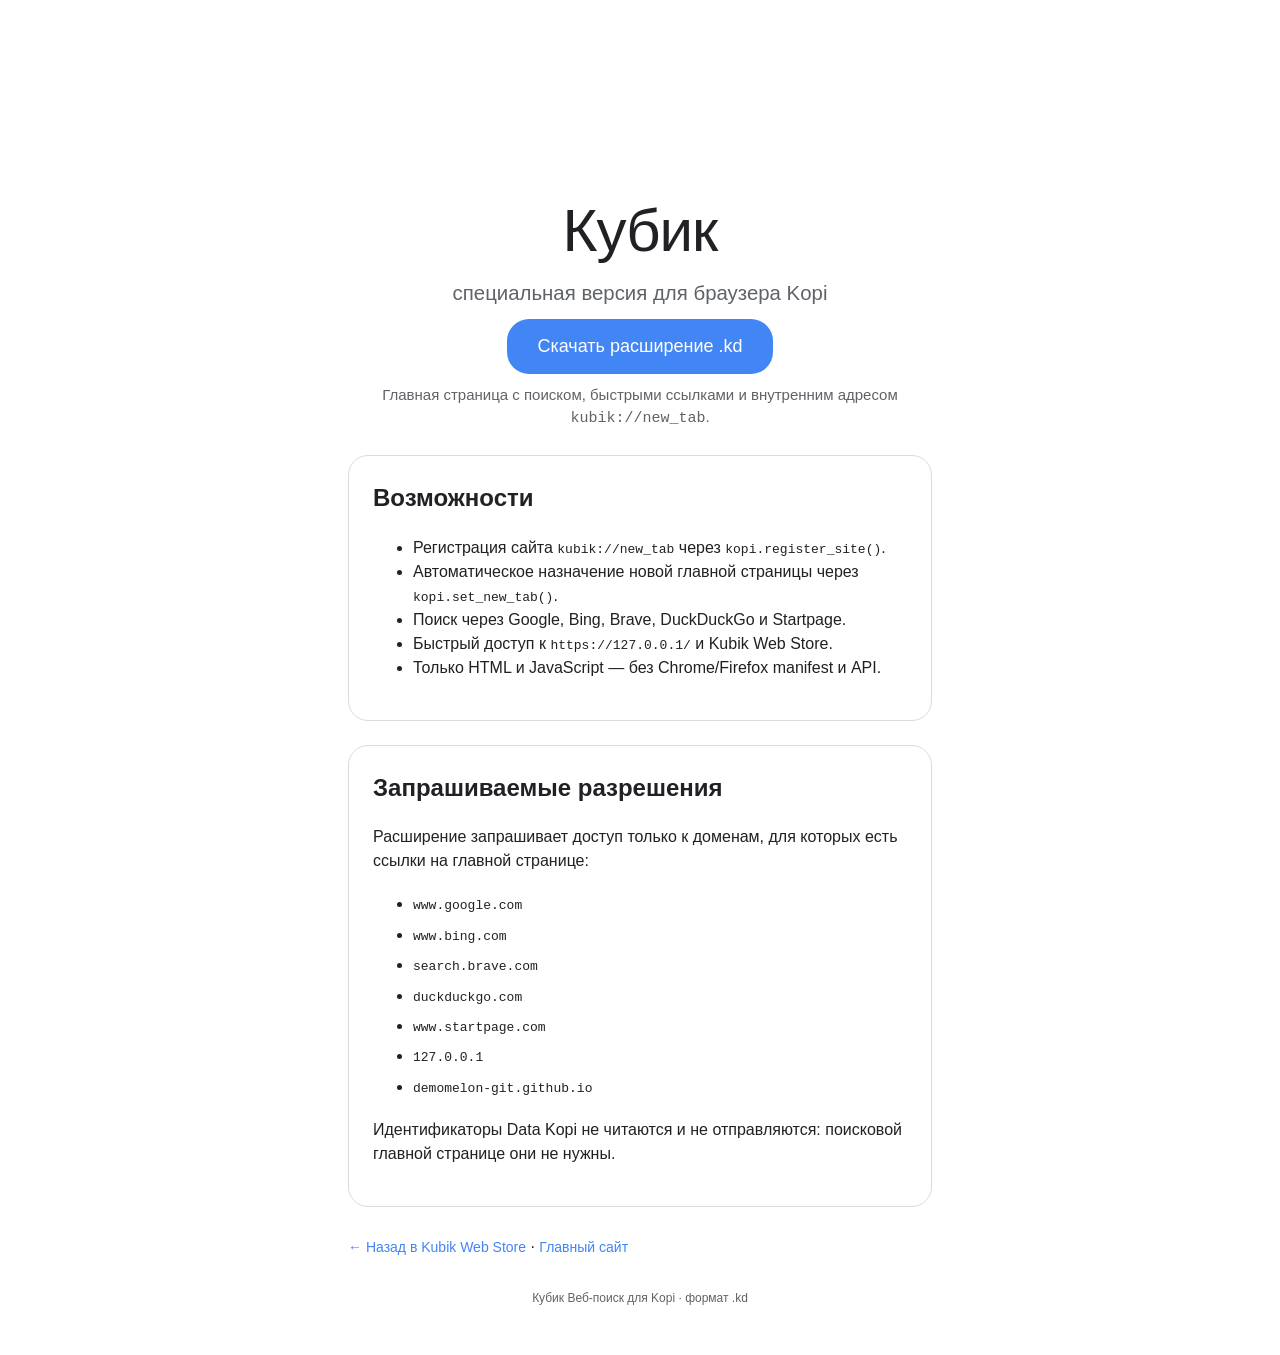
==== kopi/index.html @ 2005fba2 "Add Kopi KD extension and store page" ====
<!doctype html>
<html lang="ru">
<head>
<meta charset="utf-8">
<meta name="viewport" content="width=device-width,initial-scale=1">
<title>Кубик Веб-поиск для Kopi</title>
<link rel="icon" href="../icon.svg">
<link rel="stylesheet" href="../store.css">
<style>
.kopi-card{max-width:760px;margin:24px auto;padding:24px;border:1px solid var(--line,#ddd);border-radius:20px;background:var(--card,#fff)}
.kopi-card h2{margin-top:0}.kopi-card code{overflow-wrap:anywhere}.perm{line-height:1.9}
</style>
</head>
<body>
<main class="wrap">
<div class="hero">
<div class="mascot" id="m"></div>
<h1 class="logo">Кубик<small>специальная версия для браузера Kopi</small></h1>
<a class="btn big" href="../addons/kopi/kubikweb-1.0.0.kd" download>Скачать расширение .kd</a>
<p class="short">Главная страница с поиском, быстрыми ссылками и внутренним адресом <code>kubik://new_tab</code>.</p>
</div>
<section class="kopi-card">
<h2>Возможности</h2>
<ul>
<li>Регистрация сайта <code>kubik://new_tab</code> через <code>kopi.register_site()</code>.</li>
<li>Автоматическое назначение новой главной страницы через <code>kopi.set_new_tab()</code>.</li>
<li>Поиск через Google, Bing, Brave, DuckDuckGo и Startpage.</li>
<li>Быстрый доступ к <code>https://127.0.0.1/</code> и Kubik Web Store.</li>
<li>Только HTML и JavaScript — без Chrome/Firefox manifest и API.</li>
</ul>
</section>
<section class="kopi-card">
<h2>Запрашиваемые разрешения</h2>
<p>Расширение запрашивает доступ только к доменам, для которых есть ссылки на главной странице:</p>
<ul class="perm">
<li><code>www.google.com</code></li><li><code>www.bing.com</code></li>
<li><code>search.brave.com</code></li><li><code>duckduckgo.com</code></li>
<li><code>www.startpage.com</code></li><li><code>127.0.0.1</code></li>
<li><code>demomelon-git.github.io</code></li>
</ul>
<p>Идентификаторы Data Kopi не читаются и не отправляются: поисковой главной странице они не нужны.</p>
</section>
<p><a class="back" href="../store/">← Назад в Kubik Web Store</a> · <a class="back" href="../">Главный сайт</a></p>
<footer>Кубик Веб-поиск для Kopi · формат .kd</footer>
</main>
<script src="../mascot.js"></script>
</body></html>
---- store.css ----
:root{--bg:#fff;--fg:#202124;--mut:#5f6368;--card:#fff;--line:#dadce0;--blue:#4285f4;--soft:#f1f3f4;color-scheme:light;box-sizing:border-box;padding-top:env(safe-area-inset-top,0)}
@media(prefers-color-scheme:dark){:root{--bg:#202124;--fg:#e8eaed;--mut:#9aa0a6;--card:#2d2e31;--line:#5f6368;--soft:#3c4043;color-scheme:dark}}
*{box-sizing:border-box}html,body{margin:0}
body{background:var(--bg);color:var(--fg);font-family:"Google Sans",Roboto,Arial,sans-serif;line-height:1.5}
.mascot{width:150px;height:150px;cursor:pointer;filter:drop-shadow(0 8px 10px rgba(0,0,0,.18));animation:float 3.2s ease-in-out infinite;margin:0 auto}
@keyframes float{50%{transform:translateY(-10px)}}.mascot.jump{animation:jump .6s}
@keyframes jump{30%{transform:translateY(-40px) scale(1.05)}60%{transform:translateY(0) scale(1.1,.9)}}
.wrap{max-width:620px;margin:0 auto;padding:28px 18px calc(50px + env(safe-area-inset-bottom,0))}
.hero{text-align:center}.logo{font-size:clamp(40px,11vw,60px);font-weight:500;letter-spacing:-1px;margin:8px 0 0}
.logo small{display:block;font-size:.34em;letter-spacing:0;color:var(--mut);font-weight:400;margin-top:2px}
.det{display:inline-block;margin:14px 0 4px;background:var(--soft);border-radius:16px;padding:6px 14px;font-size:14px;color:var(--mut)}
.card{background:var(--card);border:1px solid var(--line);border-radius:22px;padding:20px;margin:16px 0}
.card.main{border-color:var(--blue);box-shadow:0 2px 14px rgba(66,133,244,.25)}
.row{display:flex;gap:14px;align-items:center}.ico{width:56px;height:56px;border-radius:14px;flex:none}
.card h2{margin:0;font-size:20px;font-weight:500}.meta{color:var(--mut);font-size:13px}
.btn{display:inline-block;margin-top:14px;background:var(--blue);color:#fff;border-radius:22px;padding:11px 26px;text-decoration:none;font-weight:500}
.btn.off{background:var(--soft);color:var(--mut);pointer-events:none}
.note{font-size:13px;color:var(--mut);margin:12px 0 0}details{margin-top:12px;font-size:14px}summary{cursor:pointer;color:var(--mut)}
details a{color:var(--blue);text-decoration:none}.hash{font:11px/1.4 monospace;color:var(--mut);word-break:break-all;margin-top:8px}
h3{font-weight:500;margin:26px 0 0;color:var(--mut);font-size:14px;text-transform:uppercase;letter-spacing:.6px}
footer{text-align:center;color:var(--mut);font-size:12px;margin-top:30px}
.tabs{display:flex;gap:8px;justify-content:center;margin:10px 0 2px}.tab{border:1px solid var(--line);background:none;color:var(--fg);border-radius:18px;padding:7px 16px;font:inherit;font-size:14px;cursor:pointer}.tab.on{background:var(--blue);border-color:var(--blue);color:#fff}
.short{color:var(--mut);margin:10px 0 0;font-size:15px}.engines{display:flex;gap:8px;flex-wrap:wrap;margin:12px 0;padding:0;list-style:none}.engines li{background:var(--soft);border-radius:14px;padding:4px 12px;font-size:13px}
.back{display:inline-block;margin-top:6px;color:var(--blue);text-decoration:none;font-size:14px}
.new{background:#34a853;color:#fff;border-radius:8px;padding:1px 8px;font-size:11px;vertical-align:middle}
.upd{background:var(--blue);color:#fff;border-radius:16px;padding:10px 16px;margin:14px 0;font-size:14px}
.stat{text-align:center;color:var(--mut);font-size:12px;margin-top:16px}.stat a{color:var(--blue)}
.btn.big{font-size:18px;padding:14px 30px;margin-top:10px}
.card.hl{outline:3px solid var(--blue)}
.about{margin:10px 0;line-height:1.6;font-size:15px}.feat{margin:8px 0 12px;padding-left:20px;line-height:1.6;font-size:14px}.card .more-l{display:inline-block;margin-top:8px}
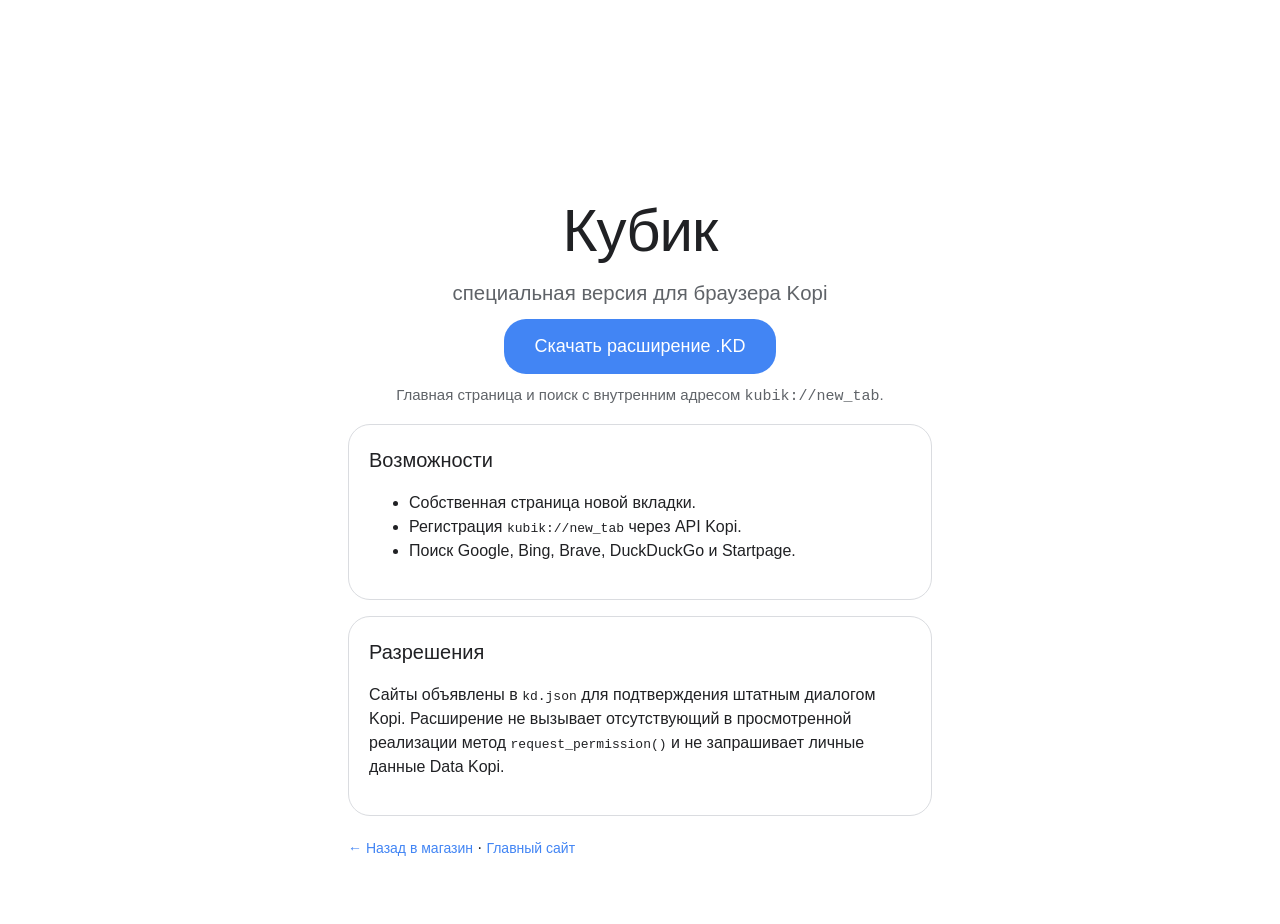
==== commit 1cc6739c: "Update Kopi product page and .KD link" ====
--- a/kopi/index.html
+++ b/kopi/index.html
@@ -1,47 +1 @@
-<!doctype html>
-<html lang="ru">
-<head>
-<meta charset="utf-8">
-<meta name="viewport" content="width=device-width,initial-scale=1">
-<title>Кубик Веб-поиск для Kopi</title>
-<link rel="icon" href="../icon.svg">
-<link rel="stylesheet" href="../store.css">
-<style>
-.kopi-card{max-width:760px;margin:24px auto;padding:24px;border:1px solid var(--line,#ddd);border-radius:20px;background:var(--card,#fff)}
-.kopi-card h2{margin-top:0}.kopi-card code{overflow-wrap:anywhere}.perm{line-height:1.9}
-</style>
-</head>
-<body>
-<main class="wrap">
-<div class="hero">
-<div class="mascot" id="m"></div>
-<h1 class="logo">Кубик<small>специальная версия для браузера Kopi</small></h1>
-<a class="btn big" href="../addons/kopi/kubikweb-1.0.0.kd" download>Скачать расширение .kd</a>
-<p class="short">Главная страница с поиском, быстрыми ссылками и внутренним адресом <code>kubik://new_tab</code>.</p>
-</div>
-<section class="kopi-card">
-<h2>Возможности</h2>
-<ul>
-<li>Регистрация сайта <code>kubik://new_tab</code> через <code>kopi.register_site()</code>.</li>
-<li>Автоматическое назначение новой главной страницы через <code>kopi.set_new_tab()</code>.</li>
-<li>Поиск через Google, Bing, Brave, DuckDuckGo и Startpage.</li>
-<li>Быстрый доступ к <code>https://127.0.0.1/</code> и Kubik Web Store.</li>
-<li>Только HTML и JavaScript — без Chrome/Firefox manifest и API.</li>
-</ul>
-</section>
-<section class="kopi-card">
-<h2>Запрашиваемые разрешения</h2>
-<p>Расширение запрашивает доступ только к доменам, для которых есть ссылки на главной странице:</p>
-<ul class="perm">
-<li><code>www.google.com</code></li><li><code>www.bing.com</code></li>
-<li><code>search.brave.com</code></li><li><code>duckduckgo.com</code></li>
-<li><code>www.startpage.com</code></li><li><code>127.0.0.1</code></li>
-<li><code>demomelon-git.github.io</code></li>
-</ul>
-<p>Идентификаторы Data Kopi не читаются и не отправляются: поисковой главной странице они не нужны.</p>
-</section>
-<p><a class="back" href="../store/">← Назад в Kubik Web Store</a> · <a class="back" href="../">Главный сайт</a></p>
-<footer>Кубик Веб-поиск для Kopi · формат .kd</footer>
-</main>
-<script src="../mascot.js"></script>
-</body></html>
+<!doctype html><html lang="ru"><head><meta charset="utf-8"><meta name="viewport" content="width=device-width,initial-scale=1"><title>Кубик Веб-поиск для Kopi</title><link rel="icon" href="../icon.svg"><link rel="stylesheet" href="../store.css"></head><body><main class="wrap"><div class="hero"><div class="mascot" id="m"></div><h1 class="logo">Кубик<small>специальная версия для браузера Kopi</small></h1><a class="btn big" id="download" href="../addons/kopi/kubikweb-1.0.1.kd" download>Скачать расширение .KD</a><p class="short">Главная страница и поиск с внутренним адресом <code>kubik://new_tab</code>.</p></div><section class="card"><h2>Возможности</h2><ul><li>Собственная страница новой вкладки.</li><li>Регистрация <code>kubik://new_tab</code> через API Kopi.</li><li>Поиск Google, Bing, Brave, DuckDuckGo и Startpage.</li></ul></section><section class="card"><h2>Разрешения</h2><p>Сайты объявлены в <code>kd.json</code> для подтверждения штатным диалогом Kopi. Расширение не вызывает отсутствующий в просмотренной реализации метод <code>request_permission()</code> и не запрашивает личные данные Data Kopi.</p></section><p><a class="back" href="../store/">← Назад в магазин</a> · <a class="back" href="../">Главный сайт</a></p></main><script src="../mascot.js"></script></body></html>
